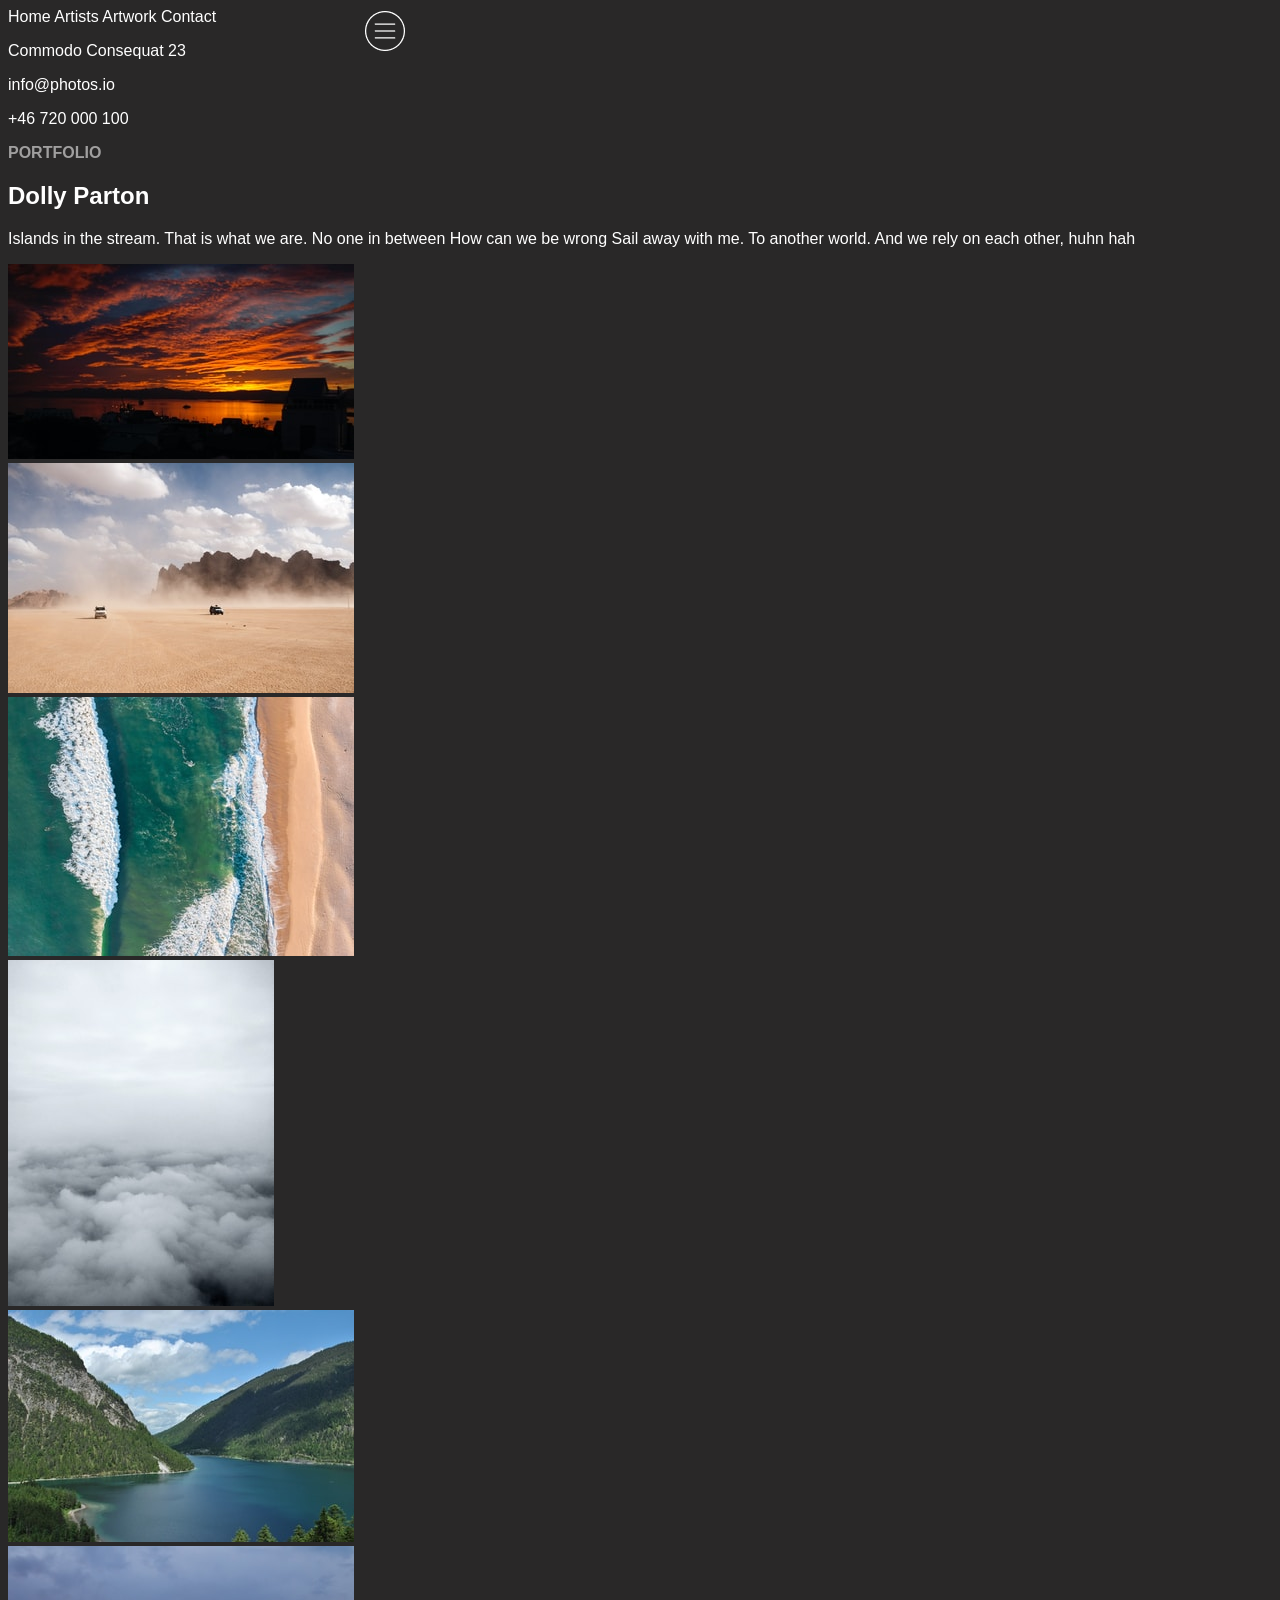
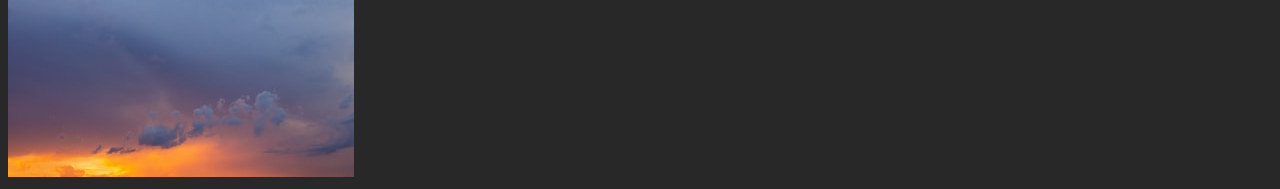
==== index.html @ 9cf94a29 "Feature: added viewport meta tag" ====
<!DOCTYPE html>
<html>
    <head>
        <meta charset="UTF-8">
        <meta name="viewport" content="width=device-width, initial-scale=1">
        <link rel="stylesheet" href="style.css">
    </head>
    <body>
        <header>
            <a class="header-menu"><img src="images/hamburger-menu.png" alt="circle with three horizontal lines inside evenly spaced apart"></a>
        </header>
        <main>
            <nav>
                <a>Home</a>
                <a>Artists</a>
                <a>Artwork</a>
                <a>Contact</a>
                <section>
                    <p>Commodo Consequat 23</p>
                    <p>info@photos.io</p>
                    <p>+46 720 000 100</p>
                </section>
            </nav>
            <article>
                <h2>PORTFOLIO</h2>
                <h1>Dolly Parton</h1>
                <p>Islands in the stream. That is what we are. No one in between How can we be wrong Sail away with me. To another world. And we rely on each other, huhn hah</p>
            </article>
            <div class="image-container">
                <div><img src="images/image-1.jpg"></div>
                <div><img src="images/image-2.jpg"></div>
                <div><img src="images/image-3.jpg"></div>
                <div><img src="images/image-4.jpg"></div>
                <div><img src="images/image-5.jpg"></div>
                <div><img src="images/image-6.jpg"></div>
            </div>
        </main>
        <footer></footer>
    </body>
</html>
---- style.css ----
:root { 
    --background-color: rgb(41, 40, 40);
    --primary-text-color: #fff;
    --secondary-text-color: rgb(160, 159, 159);
}

body {
    font-family: "Helvetica";
    background-color: var(--background-color);
    color: var(--primary-text-color);
}

h2 {
    color: var(--secondary-text-color);
    font-size: 1rem;
}
/* Hamburger icon */
.header-menu {
    position: absolute;
    width: 40px;
    height: 40px;
    left: 365px;
    top: 11px;
}
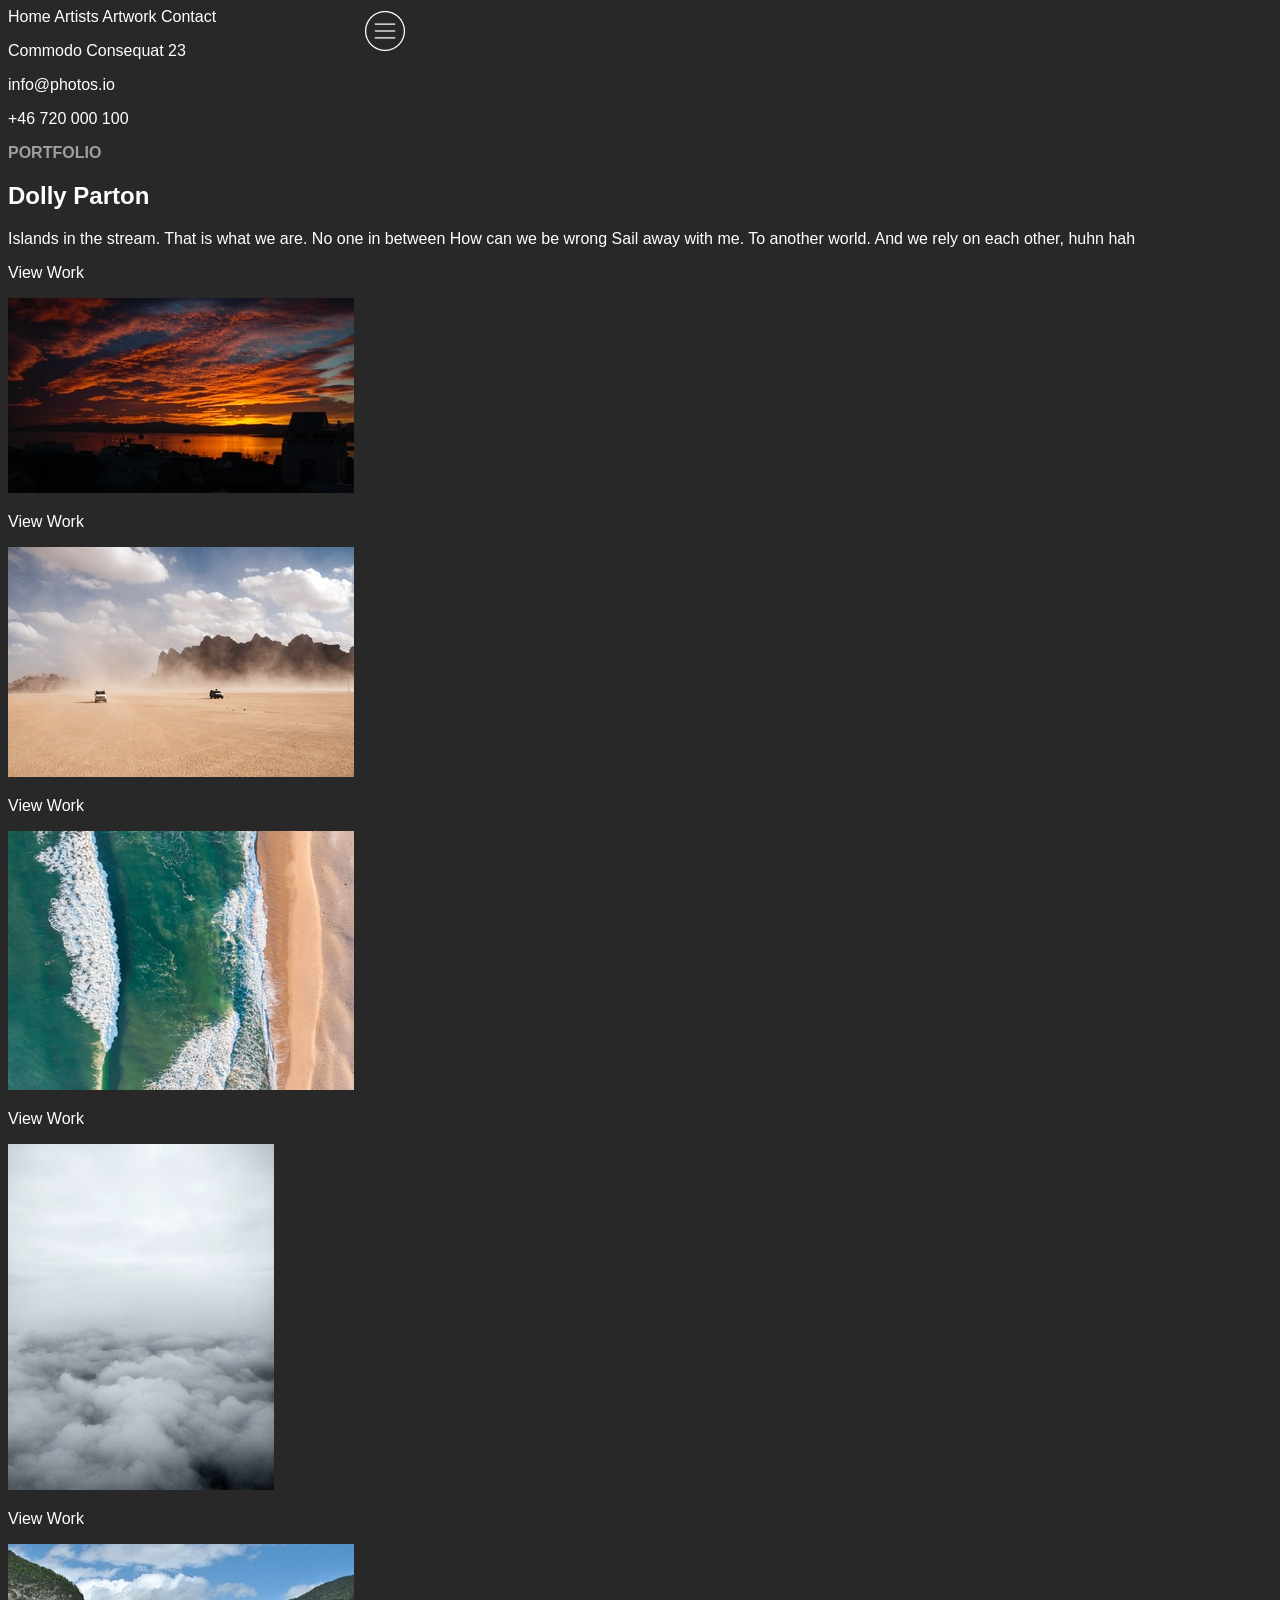
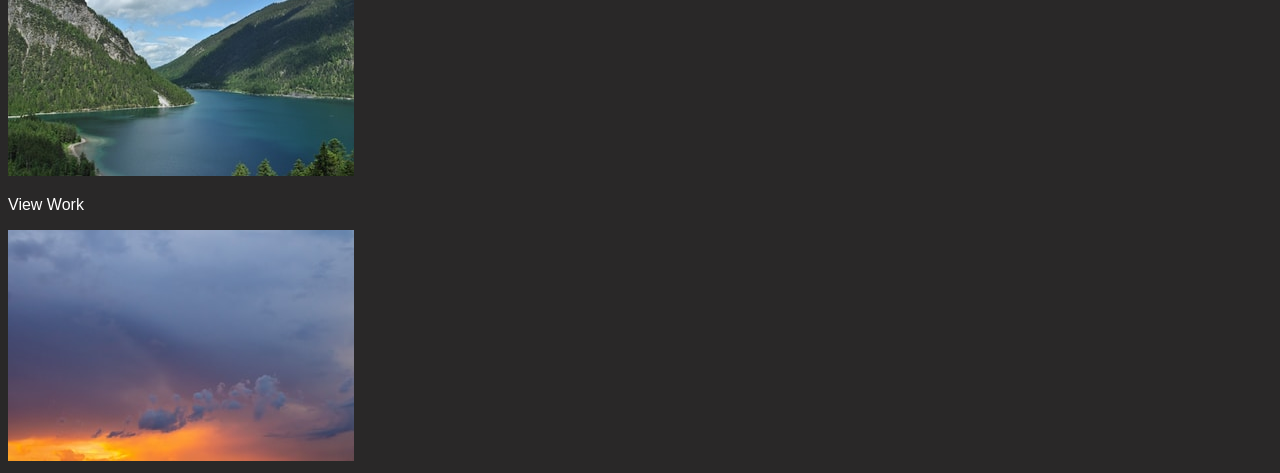
==== commit 47cb5c4f: "Feature: added hover text to image divs" ====
--- a/index.html
+++ b/index.html
@@ -27,12 +27,12 @@
                 <p>Islands in the stream. That is what we are. No one in between How can we be wrong Sail away with me. To another world. And we rely on each other, huhn hah</p>
             </article>
             <div class="image-container">
-                <div><img src="images/image-1.jpg"></div>
-                <div><img src="images/image-2.jpg"></div>
-                <div><img src="images/image-3.jpg"></div>
-                <div><img src="images/image-4.jpg"></div>
-                <div><img src="images/image-5.jpg"></div>
-                <div><img src="images/image-6.jpg"></div>
+                <div><p class="hover-text">View Work</p><img src="images/image-1.jpg"></div>
+                <div><p class="hover-text">View Work</p><img src="images/image-2.jpg"></div>
+                <div><p class="hover-text">View Work</p><img src="images/image-3.jpg"></div>
+                <div><p class="hover-text">View Work</p><img src="images/image-4.jpg"></div>
+                <div><p class="hover-text">View Work</p><img src="images/image-5.jpg"></div>
+                <div><p class="hover-text">View Work</p><img src="images/image-6.jpg"></div>
             </div>
         </main>
         <footer></footer>
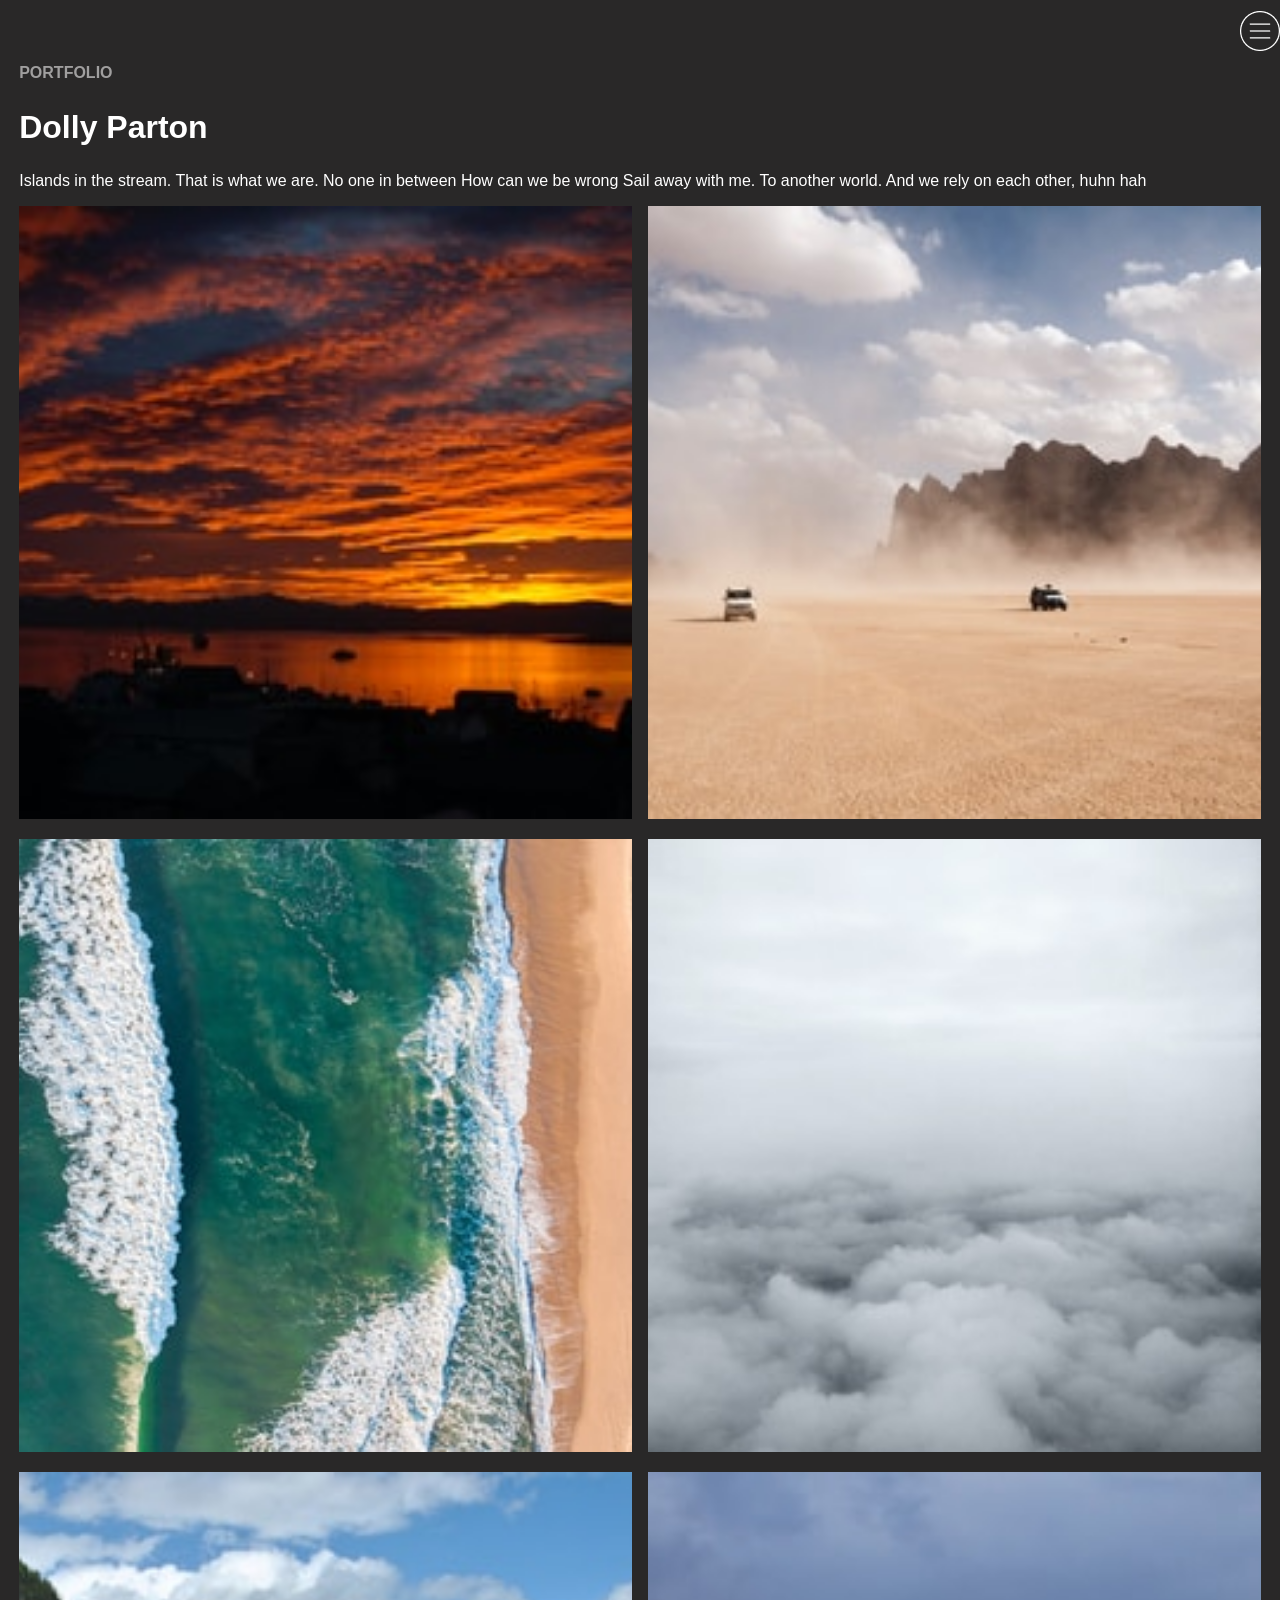
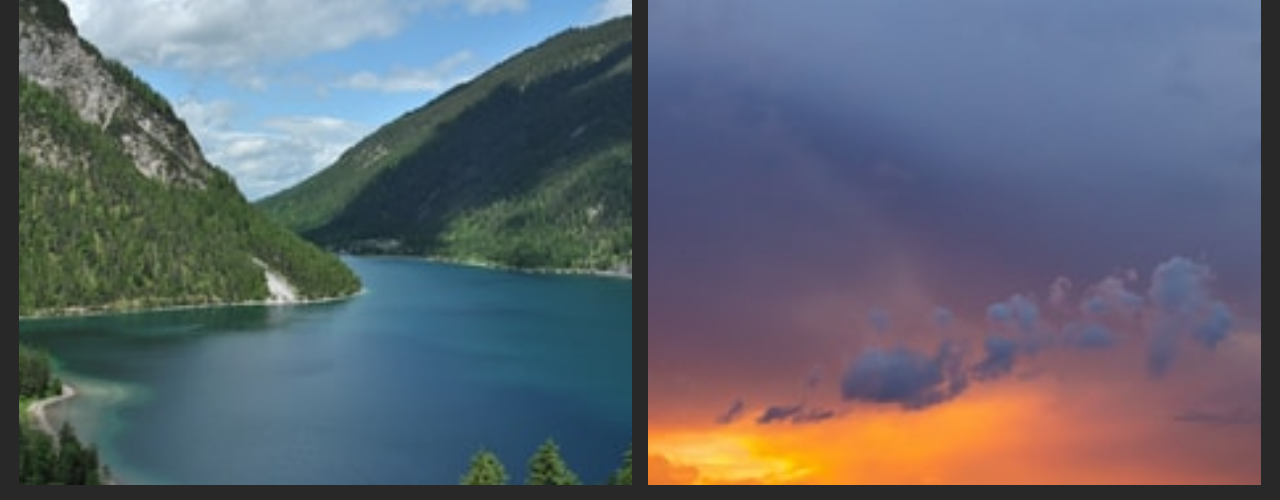
==== commit d8b8d34b: "Added hover effect for images, adjusted some layout css and added class in index.html." ====
--- a/index.html
+++ b/index.html
@@ -27,12 +27,12 @@
                 <p>Islands in the stream. That is what we are. No one in between How can we be wrong Sail away with me. To another world. And we rely on each other, huhn hah</p>
             </article>
             <div class="image-container">
-                <div><p class="hover-text">View Work</p><img src="images/image-1.jpg"></div>
-                <div><p class="hover-text">View Work</p><img src="images/image-2.jpg"></div>
-                <div><p class="hover-text">View Work</p><img src="images/image-3.jpg"></div>
-                <div><p class="hover-text">View Work</p><img src="images/image-4.jpg"></div>
-                <div><p class="hover-text">View Work</p><img src="images/image-5.jpg"></div>
-                <div><p class="hover-text">View Work</p><img src="images/image-6.jpg"></div>
+                <div class="image-holder"><p class="hover-text">View Work</p><img src="images/image-1.jpg"></div>
+                <div class="image-holder"><p class="hover-text">View Work</p><img src="images/image-2.jpg"></div>
+                <div class="image-holder"><p class="hover-text">View Work</p><img src="images/image-3.jpg"></div>
+                <div class="image-holder"><p class="hover-text">View Work</p><img src="images/image-4.jpg"></div>
+                <div class="image-holder"><p class="hover-text">View Work</p><img src="images/image-5.jpg"></div>
+                <div class="image-holder"><p class="hover-text">View Work</p><img src="images/image-6.jpg"></div>
             </div>
         </main>
         <footer></footer>
--- a/style.css
+++ b/style.css
@@ -4,21 +4,90 @@
     --secondary-text-color: rgb(160, 159, 159);
 }
 
+* {
+    box-sizing: border-box;
+}
+
 body {
     font-family: "Helvetica";
     background-color: var(--background-color);
     color: var(--primary-text-color);
+    font-size: 16px;
+}
+
+main {
+    margin: 0.7rem;
+}
+
+h1 {
+    font-size: 2rem;
 }
 
 h2 {
+    margin-top: 4rem;
     color: var(--secondary-text-color);
     font-size: 1rem;
+}
+
+
+.image-container {
+    width: 100%;
+    display: grid;
+    grid-template-columns: 1fr 1fr;
+    grid-template-rows: 1fr 1fr 1fr;
+    gap: 1rem;
+}
+
+.image-holder {
+    aspect-ratio: 1;
+    position: relative;
+    min-width: 0;
+}
+
+/* Image overlay that appears when hovered */
+.image-holder::after {
+  content: "";
+  position: absolute;
+  inset: 0;
+  background: rgba(0, 0, 0, 0.7);
+  opacity: 0;
+}
+
+.image-holder:hover::after {
+  opacity: 1;
+}
+
+/* Text appears on hover */
+.image-holder:hover .hover-text {
+    opacity: 1;
+}
+
+img {
+    height: 100%;
+    width: 100%;
+    object-fit: cover;
+}
+
+.hover-text {
+    position: absolute;
+    left: 50%;
+    top: 50%;
+    transform: translate(-50%, -50%);
+    margin: 0;
+    opacity: 0;
+    z-index: 1;
+}
+
+nav {
+    display: none;
 }
 /* Hamburger icon */
 .header-menu {
     position: absolute;
     width: 40px;
     height: 40px;
-    left: 365px;
+    right: 0;
     top: 11px;
-}    
+}
+
+
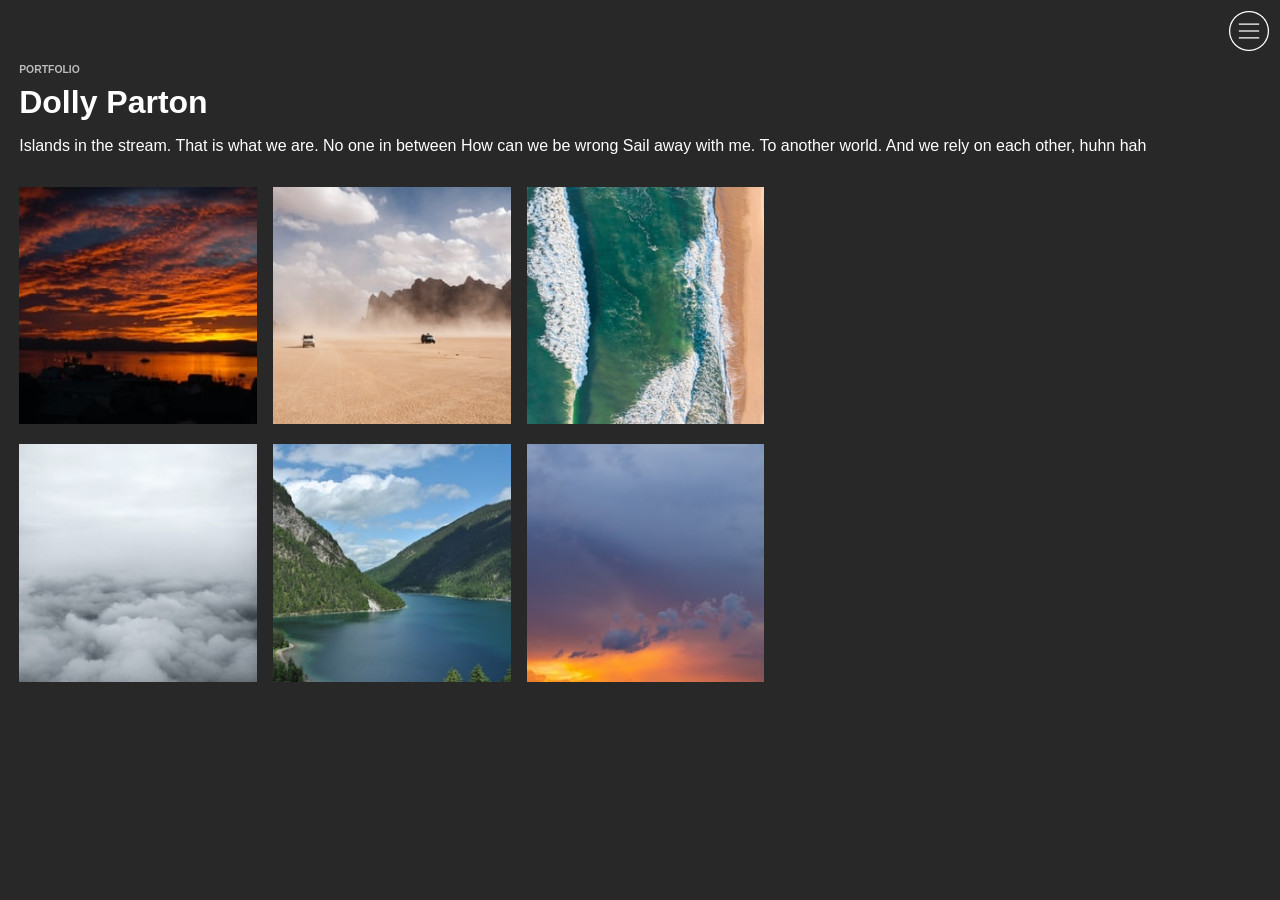
==== commit 97d274dd: "Feature: Added hidden nav section to both index and about pages" ====
--- a/index.html
+++ b/index.html
@@ -7,9 +7,8 @@
     </head>
     <body>
         <header>
-            <a class="header-menu"><img src="images/hamburger-menu.png" alt="circle with three horizontal lines inside evenly spaced apart"></a>
-        </header>
-        <main>
+            <a class="menu-button"><img src="images/hamburger-menu.png" alt="circle with three horizontal lines inside evenly spaced apart"></a>
+            <img class="x-button" src="images/x-button.png" alt="circle with an x in the middle">
             <nav>
                 <a>Home</a>
                 <a>Artists</a>
@@ -21,6 +20,8 @@
                     <p>+46 720 000 100</p>
                 </section>
             </nav>
+        </header>
+        <main>
             <article>
                 <h2>PORTFOLIO</h2>
                 <h1>Dolly Parton</h1>
--- a/style.css
+++ b/style.css
@@ -1,7 +1,7 @@
 :root { 
     --background-color: rgb(41, 40, 40);
     --primary-text-color: #fff;
-    --secondary-text-color: rgb(160, 159, 159);
+    --secondary-text-color: rgb(189, 187, 187);
 }
 
 * {
@@ -21,16 +21,17 @@
 
 h1 {
     font-size: 2rem;
+    margin: 0;
 }
 
 h2 {
     margin-top: 4rem;
     color: var(--secondary-text-color);
-    font-size: 1rem;
+    font-size: 0.65rem;
 }
 
-
 .image-container {
+    margin-top: 2rem;
     width: 100%;
     display: grid;
     grid-template-columns: 1fr 1fr;
@@ -78,16 +79,64 @@
     z-index: 1;
 }
 
-nav {
-    display: none;
-}
+
+
 /* Hamburger icon */
-.header-menu {
+.menu-button {
     position: absolute;
     width: 40px;
     height: 40px;
-    right: 0;
+    right: 11px;
     top: 11px;
 }
 
 
+/* Hidden Navigation content */
+
+.x-button {
+    display: none;
+    position: absolute;
+    width: 40px;
+    height: 40px;
+    right: .5rem;
+    top: .5rem;
+    z-index: 2;
+}
+
+nav {
+    display: none;
+    flex-direction: column;
+    margin-top: 20vh;
+    padding-left: 2rem;
+    height: 100vh;
+    width: 100vw;
+    background-color: var(--background-color);
+}
+
+nav a {
+    font-size: 2.625rem;
+    color: var(--primary-text-color);
+    margin-top: 1.5rem;
+}
+
+nav p {
+    font-size: 1.5rem;
+    color: var(--primary-text-color);
+    margin-bottom: 0;
+    margin-top: .5rem;
+}
+
+nav section {
+    margin-top: 3rem;
+}
+
+@media screen and (min-width: 1024px) {
+    .image-container {
+    margin-top: 2rem;
+    width: 60%;
+    display: grid;
+    grid-template-columns: 1fr 1fr 1fr;
+    grid-template-rows: 1fr 1fr;
+    gap: 1rem;
+    }
+}
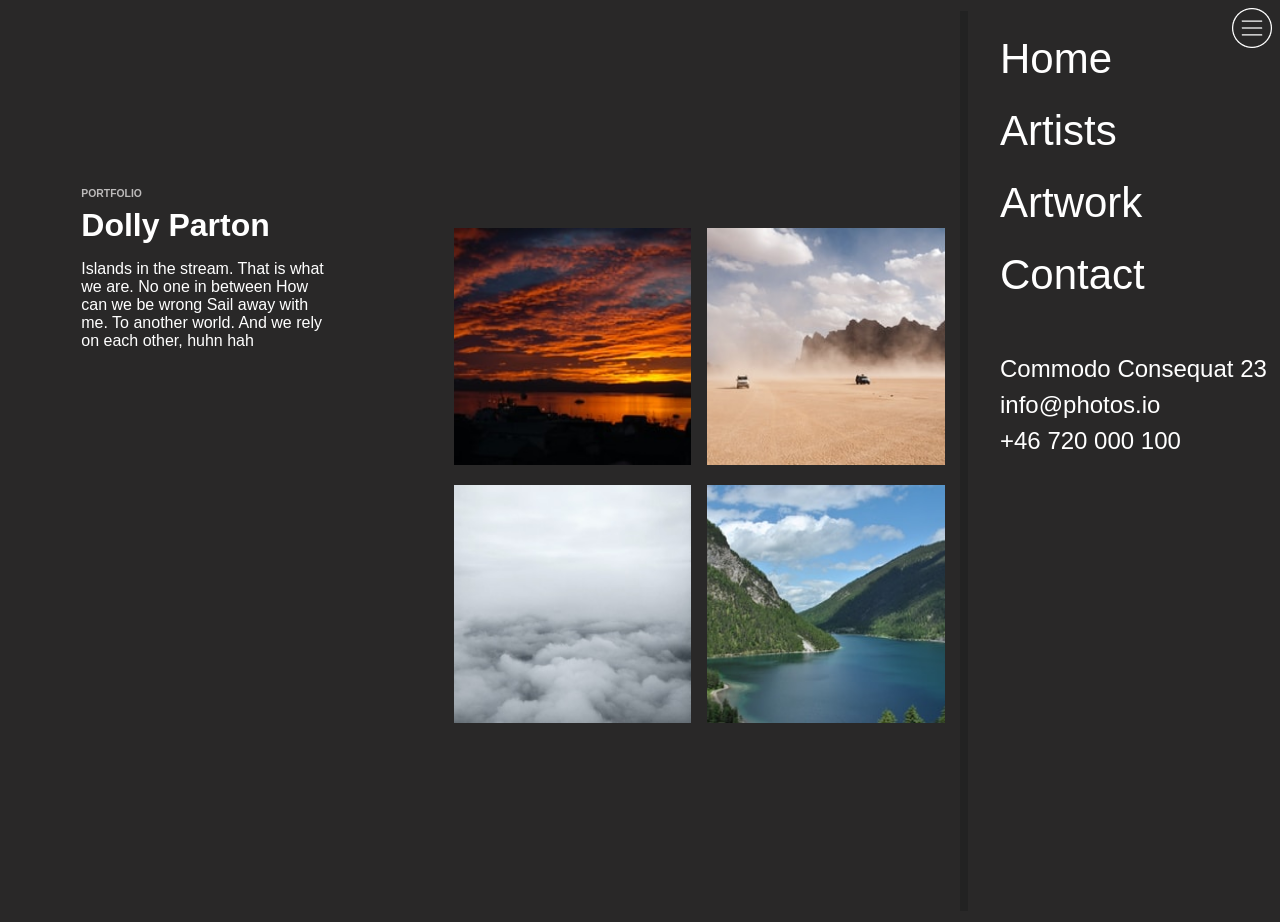
==== commit d402ded7: "added menu-open class to make menu appear" ====
--- a/index.html
+++ b/index.html
@@ -3,9 +3,12 @@
     <head>
         <meta charset="UTF-8">
         <meta name="viewport" content="width=device-width, initial-scale=1">
+        <meta property="og:title" content="Portfolio"/>
+        <meta property="og:description" content="Photography portfolio"/>
+        <meta property="og:image" content="images/image-2.jpg"/>
         <link rel="stylesheet" href="style.css">
     </head>
-    <body>
+    <body class="menu-open">
         <header>
             <a class="menu-button"><img src="images/hamburger-menu.png" alt="circle with three horizontal lines inside evenly spaced apart"></a>
             <img class="x-button" src="images/x-button.png" alt="circle with an x in the middle">
@@ -28,12 +31,12 @@
                 <p>Islands in the stream. That is what we are. No one in between How can we be wrong Sail away with me. To another world. And we rely on each other, huhn hah</p>
             </article>
             <div class="image-container">
-                <div class="image-holder"><p class="hover-text">View Work</p><img src="images/image-1.jpg"></div>
-                <div class="image-holder"><p class="hover-text">View Work</p><img src="images/image-2.jpg"></div>
-                <div class="image-holder"><p class="hover-text">View Work</p><img src="images/image-3.jpg"></div>
-                <div class="image-holder"><p class="hover-text">View Work</p><img src="images/image-4.jpg"></div>
-                <div class="image-holder"><p class="hover-text">View Work</p><img src="images/image-5.jpg"></div>
-                <div class="image-holder"><p class="hover-text">View Work</p><img src="images/image-6.jpg"></div>
+                <div class="image-holder"><p class="hover-text">View Work</p><img src="images/image-1.jpg" alt="Sunset over a lake"></div>
+                <div class="image-holder"><p class="hover-text">View Work</p><img src="images/image-2.jpg" alt="Two cars in a desert"></div>
+                <div class="image-holder"><p class="hover-text">View Work</p><img src="images/image-3.jpg" alt="Ocean waves coming up on a sandy beach"></div>
+                <div class="image-holder"><p class="hover-text">View Work</p><img src="images/image-4.jpg" alt="White clouds seen from above"></div>
+                <div class="image-holder"><p class="hover-text">View Work</p><img src="images/image-5.jpg" alt="Lake in between high green hills"></div>
+                <div class="image-holder"><p class="hover-text">View Work</p><img src="images/image-6.jpg" alt="Mostly dark clouds with warm orange light near the horizon."></div>
             </div>
         </main>
         <footer></footer>
--- a/style.css
+++ b/style.css
@@ -86,8 +86,9 @@
     position: absolute;
     width: 40px;
     height: 40px;
-    right: 11px;
-    top: 11px;
+    right: 0.5rem;
+    top: 0.5rem;
+    z-index: 2;
 }
 
 
@@ -104,9 +105,11 @@
 }
 
 nav {
+    position: absolute;
+    z-index: 1;
     display: none;
     flex-direction: column;
-    margin-top: 20vh;
+    /* margin-top: 20vh; */
     padding-left: 2rem;
     height: 100vh;
     width: 100vw;
@@ -139,4 +142,34 @@
     grid-template-rows: 1fr 1fr;
     gap: 1rem;
     }
+
+    main {
+        height: 100vh;
+        display: flex;
+        justify-content: space-around;
+        align-items: center;
+
+    }
+
+    article {
+        width: 20%;
+        height: 75%;
+        display: flex;
+        align-content: flex-start;
+        flex-direction: column;
+    }
+
+    .menu-open {
+        nav{
+            width: 25%;
+            right: 0;
+            border-left: solid 0.5rem rgb(34, 34, 34);
+    }
 }
+}
+
+.menu-open {
+        nav{
+        display: flex;
+    }
+}
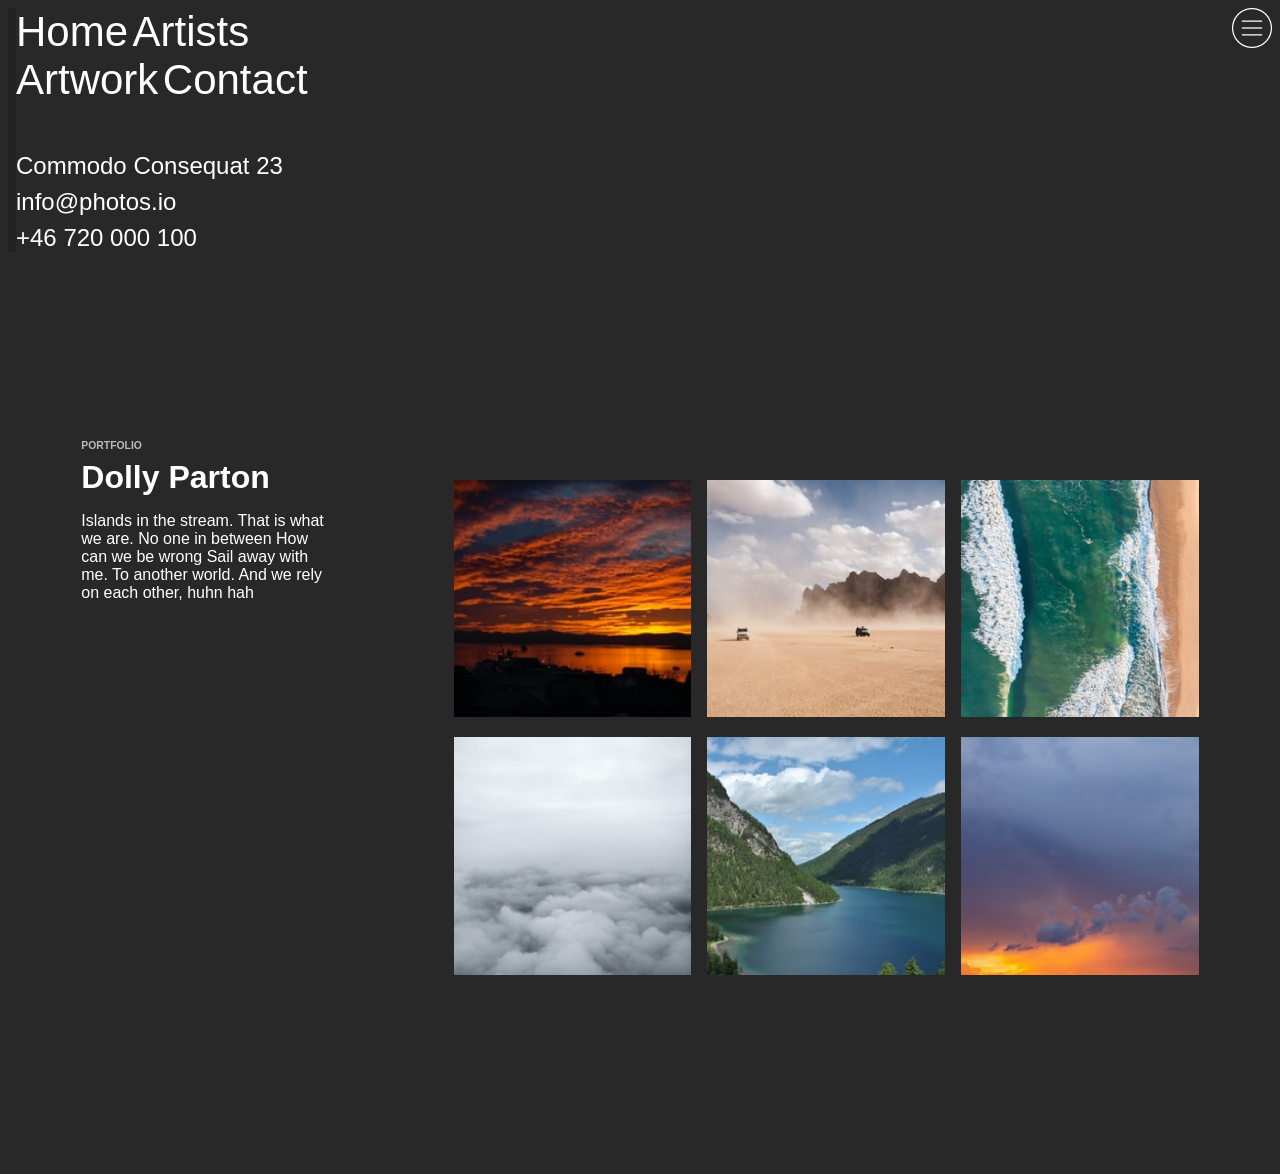
==== commit a342db1a: "Feature: Added div wrapper to nav content and updated stylesheet to reflect" ====
--- a/index.html
+++ b/index.html
@@ -13,15 +13,17 @@
             <a class="menu-button"><img src="images/hamburger-menu.png" alt="circle with three horizontal lines inside evenly spaced apart"></a>
             <img class="x-button" src="images/x-button.png" alt="circle with an x in the middle">
             <nav>
-                <a>Home</a>
-                <a>Artists</a>
-                <a>Artwork</a>
-                <a>Contact</a>
-                <section>
-                    <p>Commodo Consequat 23</p>
-                    <p>info@photos.io</p>
-                    <p>+46 720 000 100</p>
-                </section>
+                <div class="nav-contents">
+                    <a>Home</a>
+                    <a>Artists</a>
+                    <a>Artwork</a>
+                    <a>Contact</a>
+                    <section>
+                        <p>Commodo Consequat 23</p>
+                        <p>info@photos.io</p>
+                        <p>+46 720 000 100</p>
+                    </section>
+                </div>
             </nav>
         </header>
         <main>
--- a/style.css
+++ b/style.css
@@ -104,12 +104,12 @@
     z-index: 2;
 }
 
-nav {
+.nav-content {
     position: absolute;
     z-index: 1;
     display: none;
     flex-direction: column;
-    /* margin-top: 20vh; */
+    margin-top: 20vh;
     padding-left: 2rem;
     height: 100vh;
     width: 100vw;
